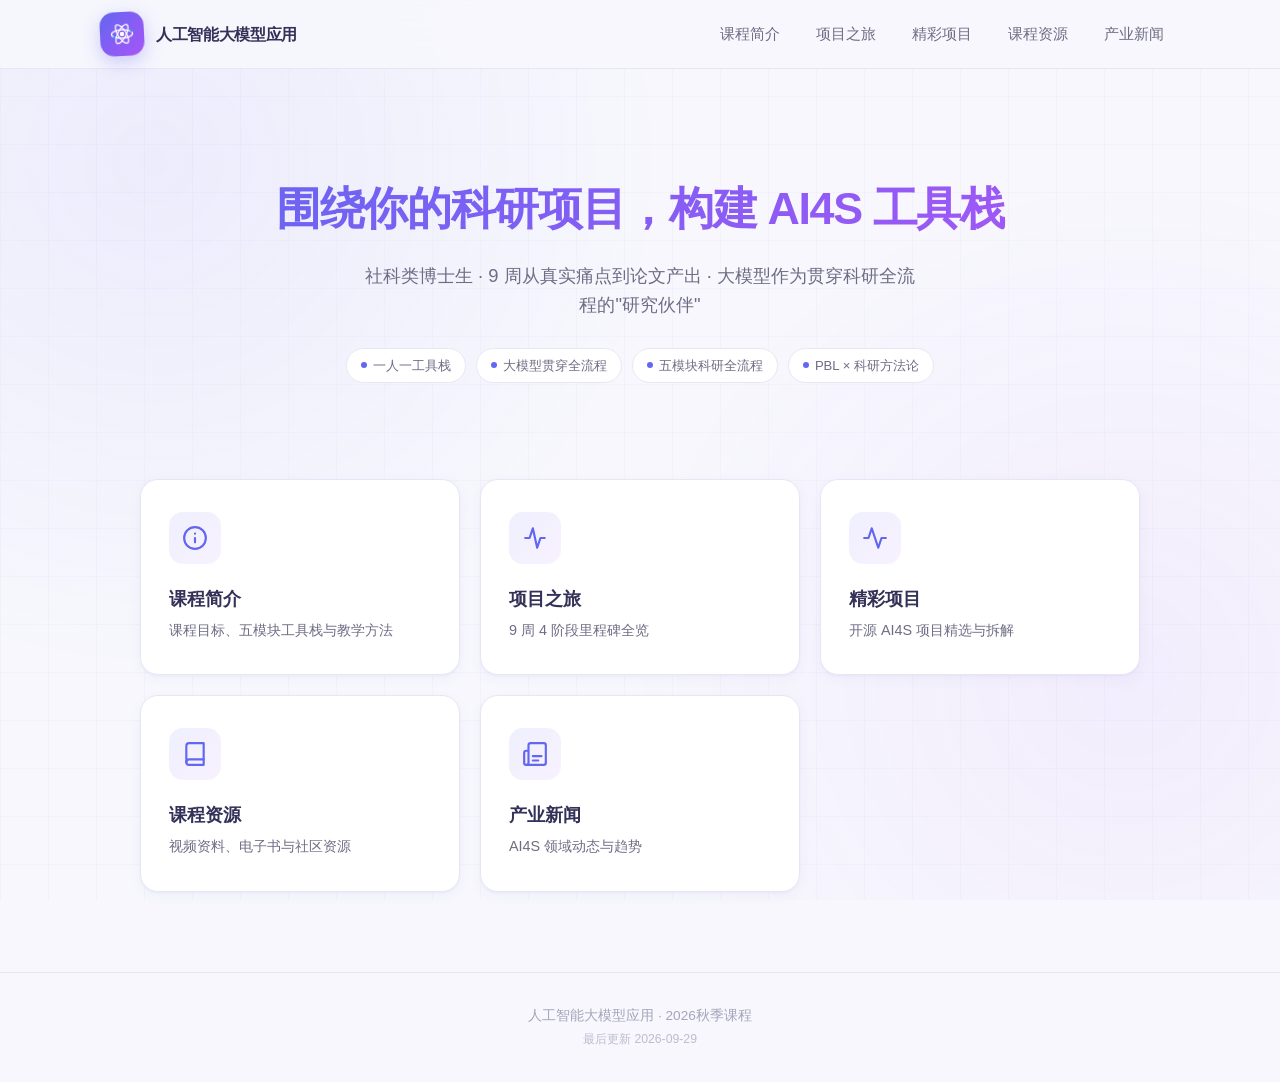
==== index.html @ ce4a7fce "Add AI4S course showcase website (5 pages, open-source AI4S projects)" ====
<!DOCTYPE html>
<html lang="zh-CN">
<head>
    <meta charset="UTF-8">
    <meta name="viewport" content="width=device-width, initial-scale=1.0">
    <title>人工智能大模型应用 — AI4S 课程展示</title>
    <meta name="description" content="社科博士生 9 周构建个人 AI4S 工具栈的 PBL 课程展示——开源 AI4S 项目精选、课程安排与科研产出公开展示入口。">
    <meta property="og:title" content="人工智能大模型应用 · 2026秋季">
    <meta property="og:description" content="社科博士生 9 周构建个人 AI4S 工具栈的 PBL 课程展示——开源 AI4S 项目精选、课程安排与科研产出公开展示入口。">
    <meta property="og:type" content="website">
    <meta property="og:url" content="https://haichaozheng.github.io/ai4s-showcase/">
    <link rel="icon" type="image/svg+xml" href="favicon.svg">
    <link rel="stylesheet" href="style.css">
</head>
<body>
    <nav>
        <div class="nav-inner">
            <a href="index.html" class="logo">
                <div class="logo-icon">
                    <svg width="26" height="26" viewBox="0 0 32 32" fill="none">
                        <circle cx="16" cy="16" r="2.8" fill="white"/>
                        <ellipse cx="16" cy="16" rx="13" ry="5" stroke="white" stroke-width="1.5"/>
                        <ellipse cx="16" cy="16" rx="13" ry="5" stroke="white" stroke-width="1.5" transform="rotate(60 16 16)"/>
                        <ellipse cx="16" cy="16" rx="13" ry="5" stroke="white" stroke-width="1.5" transform="rotate(120 16 16)"/>
                        <circle cx="27.5" cy="13" r="1.4" fill="#06b6d4"/>
                        <circle cx="6.5" cy="19.5" r="1.4" fill="#06b6d4"/>
                    </svg>
                </div>
                <span class="logo-text">人工智能大模型应用</span>
            </a>
            <input type="checkbox" id="nav-toggle" class="nav-toggle">
            <label for="nav-toggle" class="nav-toggle-label" aria-label="菜单">
                <span></span><span></span><span></span>
            </label>
            <ul class="nav-links">
                <li><a href="intro.html">课程简介</a></li>
                <li><a href="timeline.html">项目之旅</a></li>
                <li><a href="projects.html">精彩项目</a></li>
                <li><a href="resources.html">课程资源</a></li>
                <li><a href="news.html">产业新闻</a></li>
            </ul>
        </div>
    </nav>

    <main>
        <section class="hero">
            <h1>围绕你的科研项目，构建 AI4S 工具栈</h1>
            <p>社科类博士生 · 9 周从真实痛点到论文产出 · 大模型作为贯穿科研全流程的"研究伙伴"</p>
            <div class="facts">
                <span class="fact">一人一工具栈</span>
                <span class="fact">大模型贯穿全流程</span>
                <span class="fact">五模块科研全流程</span>
                <span class="fact">PBL × 科研方法论</span>
            </div>
        </section>

        <div class="nav-cards">
            <a href="intro.html" class="nav-card">
                <div class="nav-card-icon">
                    <svg viewBox="0 0 24 24"><circle cx="12" cy="12" r="10"/><path d="M12 16v-4M12 8h.01"/></svg>
                </div>
                <div class="nav-card-title">课程简介</div>
                <div class="nav-card-desc">课程目标、五模块工具栈与教学方法</div>
            </a>
            <a href="timeline.html" class="nav-card">
                <div class="nav-card-icon">
                    <svg viewBox="0 0 24 24"><path d="M3 12h4l3-9 4 18 3-9h4"/></svg>
                </div>
                <div class="nav-card-title">项目之旅</div>
                <div class="nav-card-desc">9 周 4 阶段里程碑全览</div>
            </a>
            <a href="projects.html" class="nav-card">
                <div class="nav-card-icon">
                    <svg viewBox="0 0 24 24"><path d="M22 12h-4l-3 9L9 3l-3 9H2"/></svg>
                </div>
                <div class="nav-card-title">精彩项目</div>
                <div class="nav-card-desc">开源 AI4S 项目精选与拆解</div>
            </a>
            <a href="resources.html" class="nav-card">
                <div class="nav-card-icon">
                    <svg viewBox="0 0 24 24"><path d="M4 19.5A2.5 2.5 0 0 1 6.5 17H20"/><path d="M6.5 2H20v20H6.5A2.5 2.5 0 0 1 4 19.5v-15A2.5 2.5 0 0 1 6.5 2z"/></svg>
                </div>
                <div class="nav-card-title">课程资源</div>
                <div class="nav-card-desc">视频资料、电子书与社区资源</div>
            </a>
            <a href="news.html" class="nav-card">
                <div class="nav-card-icon">
                    <svg viewBox="0 0 24 24"><path d="M4 22h16a2 2 0 0 0 2-2V4a2 2 0 0 0-2-2H8a2 2 0 0 0-2 2v16a2 2 0 0 1-2 2zm0 0a2 2 0 0 1-2-2v-9c0-1.1.9-2 2-2h2"/><path d="M18 14h-8M15 18h-5"/></svg>
                </div>
                <div class="nav-card-title">产业新闻</div>
                <div class="nav-card-desc">AI4S 领域动态与趋势</div>
            </a>
        </div>
    </main>

    <footer>
        人工智能大模型应用 · 2026秋季课程
        <span style="display:block;margin-top:4px;font-size:0.9em;opacity:0.7;">最后更新 2026-09-29</span>
    </footer>
</body>
</html>
---- style.css ----
* { margin: 0; padding: 0; box-sizing: border-box; }

:root {
    --bg: #f7f7fd;
    --bg-card: #ffffff;
    --bg-soft: #eef0fb;
    --accent: #6366f1;
    --accent-light: #818cf8;
    --accent-2: #a855f7;
    --accent-3: #06b6d4;
    --accent-soft: rgba(99, 102, 241, 0.1);
    --accent-soft-2: rgba(168, 85, 247, 0.08);
    --text: #333158;
    --text-secondary: #6e6d85;
    --text-muted: #a5a4bb;
    --border: #e7e6f4;
    --border-hover: #d2cfe9;
    --shadow: 0 1px 3px rgba(80, 70, 180, 0.05), 0 4px 14px rgba(80, 70, 180, 0.04);
    --shadow-hover: 0 8px 28px rgba(99, 102, 241, 0.14);
}

body {
    font-family: -apple-system, BlinkMacSystemFont, "PingFang SC", "Microsoft YaHei", sans-serif;
    background: var(--bg);
    color: var(--text);
    line-height: 1.6;
    overflow-x: hidden;
}

body::before {
    content: '';
    position: fixed;
    top: 0; left: 0; right: 0; bottom: 0;
    background:
        radial-gradient(circle at 12% 18%, rgba(99, 102, 241, 0.07) 0%, transparent 38%),
        radial-gradient(circle at 88% 75%, rgba(168, 85, 247, 0.06) 0%, transparent 38%);
    pointer-events: none;
    z-index: 0;
}

body::after {
    content: '';
    position: fixed;
    top: 0; left: 0; right: 0; bottom: 0;
    background:
        linear-gradient(rgba(99, 102, 241, 0.03) 1px, transparent 1px),
        linear-gradient(90deg, rgba(99, 102, 241, 0.03) 1px, transparent 1px);
    background-size: 48px 48px;
    pointer-events: none;
    z-index: 0;
}

nav {
    position: sticky;
    top: 0;
    z-index: 100;
    background: rgba(247, 247, 253, 0.85);
    backdrop-filter: blur(20px);
    -webkit-backdrop-filter: blur(20px);
    border-bottom: 1px solid var(--border);
    padding: 0 40px;
}

.nav-inner {
    max-width: 1080px;
    margin: 0 auto;
    display: flex;
    align-items: center;
    justify-content: space-between;
    height: 68px;
}

.logo {
    display: flex;
    align-items: center;
    gap: 12px;
    text-decoration: none;
    color: var(--text);
    flex-shrink: 0;
}

.logo-icon {
    width: 44px;
    height: 44px;
    background: linear-gradient(135deg, #6366f1 0%, #a855f7 100%);
    border-radius: 14px;
    display: flex;
    align-items: center;
    justify-content: center;
    box-shadow: 0 6px 18px rgba(99, 102, 241, 0.3);
    transform: rotate(-3deg);
    transition: transform 0.3s;
}

.logo:hover .logo-icon {
    transform: rotate(3deg) scale(1.05);
}

.logo-text {
    font-size: 1.02em;
    font-weight: 700;
    letter-spacing: -0.02em;
}

.nav-links {
    display: flex;
    gap: 4px;
    list-style: none;
}

.nav-links a {
    color: var(--text-secondary);
    text-decoration: none;
    font-size: 0.92em;
    font-weight: 500;
    padding: 8px 16px;
    border-radius: 8px;
    transition: all 0.2s;
}

.nav-links a:hover, .nav-links a.active {
    color: var(--accent);
    background: var(--accent-soft);
}

main {
    position: relative;
    z-index: 1;
    max-width: 1080px;
    margin: 0 auto;
    padding: 56px 40px 80px;
}

.page-title {
    font-size: 1.9em;
    font-weight: 800;
    letter-spacing: -0.03em;
    margin-bottom: 8px;
    background: linear-gradient(135deg, #6366f1 0%, #a855f7 100%);
    -webkit-background-clip: text;
    -webkit-text-fill-color: transparent;
    background-clip: text;
}

.page-subtitle {
    color: var(--text-secondary);
    margin-bottom: 36px;
    font-size: 1.02em;
}

.section {
    margin-bottom: 48px;
}

.section-header {
    display: flex;
    align-items: center;
    gap: 12px;
    margin-bottom: 24px;
}

.section-icon {
    width: 36px; height: 36px;
    background: var(--accent-soft);
    border-radius: 10px;
    display: flex;
    align-items: center;
    justify-content: center;
    flex-shrink: 0;
}

.section-icon svg {
    width: 18px; height: 18px;
    stroke: var(--accent);
    fill: none;
    stroke-width: 2;
    stroke-linecap: round;
    stroke-linejoin: round;
}

.section-title {
    font-size: 1.35em;
    font-weight: 700;
    letter-spacing: -0.02em;
    color: var(--text);
}

.card {
    background: var(--bg-card);
    border: 1px solid var(--border);
    border-radius: 16px;
    padding: 28px;
    box-shadow: var(--shadow);
    transition: all 0.25s;
}

.card:hover {
    border-color: var(--border-hover);
    box-shadow: var(--shadow-hover);
}

.card p {
    color: var(--text-secondary);
    line-height: 1.8;
}

/* Coming soon */
.coming-soon {
    text-align: center;
    padding: 72px 20px;
    background: var(--bg-card);
    border: 1.5px dashed var(--border-hover);
    border-radius: 18px;
    color: var(--text-muted);
}

.coming-soon-icon {
    width: 64px; height: 64px;
    margin: 0 auto 20px;
    background: linear-gradient(135deg, var(--accent-soft), var(--accent-soft-2));
    border-radius: 18px;
    display: flex;
    align-items: center;
    justify-content: center;
    animation: bob 3s ease-in-out infinite;
}

@keyframes bob {
    0%, 100% { transform: translateY(0); }
    50% { transform: translateY(-6px); }
}

.coming-soon-icon svg {
    width: 30px; height: 30px;
    stroke: var(--accent);
    fill: none;
    stroke-width: 2;
    stroke-linecap: round;
    stroke-linejoin: round;
}

.coming-soon-title {
    font-size: 1.15em;
    font-weight: 600;
    color: var(--text-secondary);
    margin-bottom: 6px;
}

.coming-soon-desc {
    font-size: 0.92em;
    color: var(--text-muted);
}

/* Resources */
.resources {
    display: grid;
    grid-template-columns: repeat(auto-fit, minmax(300px, 1fr));
    gap: 16px;
}

.resource-card {
    background: var(--bg-card);
    border: 1px solid var(--border);
    border-radius: 16px;
    padding: 28px;
    box-shadow: var(--shadow);
    transition: all 0.25s;
}

.resource-card:hover {
    border-color: var(--border-hover);
    transform: translateY(-3px);
    box-shadow: var(--shadow-hover);
}

.resource-icon {
    width: 48px; height: 48px;
    background: linear-gradient(135deg, var(--accent-soft), var(--accent-soft-2));
    border-radius: 14px;
    display: flex;
    align-items: center;
    justify-content: center;
    margin-bottom: 18px;
}

.resource-icon svg {
    width: 24px; height: 24px;
    stroke: var(--accent);
    fill: none;
    stroke-width: 2;
    stroke-linecap: round;
    stroke-linejoin: round;
}

.resource-title {
    font-weight: 700;
    margin-bottom: 8px;
    font-size: 1.05em;
    color: var(--text);
}

.resource-desc {
    color: var(--text-secondary);
    font-size: 0.92em;
    line-height: 1.6;
}

footer {
    position: relative;
    z-index: 1;
    text-align: center;
    padding: 32px 40px;
    border-top: 1px solid var(--border);
    color: var(--text-muted);
    font-size: 0.85em;
}

/* Home hero + nav cards */
.hero {
    text-align: center;
    margin-bottom: 64px;
    padding: 48px 0 32px;
}

.hero h1 {
    font-size: 2.8em;
    font-weight: 800;
    letter-spacing: -0.03em;
    margin-bottom: 16px;
    background: linear-gradient(135deg, #6366f1 0%, #a855f7 100%);
    -webkit-background-clip: text;
    -webkit-text-fill-color: transparent;
    background-clip: text;
}

.hero p {
    color: var(--text-secondary);
    font-size: 1.15em;
    max-width: 560px;
    margin: 0 auto;
}

.nav-cards {
    display: grid;
    grid-template-columns: repeat(auto-fit, minmax(240px, 1fr));
    gap: 20px;
}

.nav-card {
    display: block;
    text-decoration: none;
    color: inherit;
    background: var(--bg-card);
    border: 1px solid var(--border);
    border-radius: 18px;
    padding: 32px 28px;
    box-shadow: var(--shadow);
    transition: all 0.25s;
    position: relative;
    overflow: hidden;
}

.nav-card::before {
    content: '';
    position: absolute;
    top: 0; left: 0; right: 0;
    height: 4px;
    background: linear-gradient(90deg, var(--accent), var(--accent-2));
    transform: scaleX(0);
    transform-origin: left;
    transition: transform 0.3s;
}

.nav-card:hover {
    border-color: var(--border-hover);
    transform: translateY(-4px);
    box-shadow: var(--shadow-hover);
}

.nav-card:hover::before {
    transform: scaleX(1);
}

.nav-card-icon {
    width: 52px; height: 52px;
    background: linear-gradient(135deg, var(--accent-soft), var(--accent-soft-2));
    border-radius: 14px;
    display: flex;
    align-items: center;
    justify-content: center;
    margin-bottom: 20px;
}

.nav-card-icon svg {
    width: 26px; height: 26px;
    stroke: var(--accent);
    fill: none;
    stroke-width: 2;
    stroke-linecap: round;
    stroke-linejoin: round;
}

.nav-card-title {
    font-size: 1.15em;
    font-weight: 700;
    margin-bottom: 6px;
    color: var(--text);
}

.nav-card-desc {
    color: var(--text-secondary);
    font-size: 0.9em;
}

/* Facts bar (home) */
.facts {
    display: flex;
    flex-wrap: wrap;
    justify-content: center;
    gap: 10px;
    margin-top: 28px;
}
.fact {
    display: inline-flex;
    align-items: center;
    gap: 6px;
    background: var(--bg-card);
    border: 1px solid var(--border);
    color: var(--text-secondary);
    padding: 6px 14px;
    border-radius: 20px;
    font-size: 0.82em;
    font-weight: 500;
}
.fact::before {
    content: '';
    width: 6px; height: 6px;
    border-radius: 50%;
    background: var(--accent);
}

/* Note banner */
.note-banner {
    background: var(--accent-soft);
    border: 1px solid var(--border);
    border-radius: 12px;
    padding: 14px 20px;
    margin-bottom: 24px;
    color: var(--text-secondary);
    font-size: 0.9em;
    display: flex;
    align-items: center;
    gap: 10px;
}
.note-banner svg {
    width: 18px; height: 18px;
    stroke: var(--accent);
    fill: none;
    stroke-width: 2;
    flex-shrink: 0;
}

/* Timeline */
.timeline {
    position: relative;
}
.phase {
    position: relative;
    padding-left: 44px;
    margin-bottom: 24px;
}
.phase::before {
    content: '';
    position: absolute;
    left: 15px;
    top: 28px;
    bottom: -24px;
    width: 2px;
    background: var(--border);
}
.phase:last-child { margin-bottom: 0; }
.phase:last-child::before { display: none; }
.phase-dot {
    position: absolute;
    left: 0;
    top: 0;
    width: 32px;
    height: 32px;
    border-radius: 50%;
    background: linear-gradient(135deg, var(--accent), var(--accent-2));
    box-shadow: 0 0 0 5px var(--bg), 0 4px 12px rgba(99, 102, 241, 0.3);
    display: flex;
    align-items: center;
    justify-content: center;
    color: white;
    font-size: 0.72em;
    font-weight: 700;
    z-index: 1;
}
.phase-card {
    background: var(--bg-card);
    border: 1px solid var(--border);
    border-radius: 16px;
    padding: 24px 26px;
    box-shadow: var(--shadow);
    transition: all 0.25s;
}
.phase-card:hover {
    border-color: var(--border-hover);
    box-shadow: var(--shadow-hover);
}
.phase-head {
    display: flex;
    align-items: baseline;
    gap: 12px;
    flex-wrap: wrap;
    margin-bottom: 6px;
}
.phase-name {
    font-size: 1.2em;
    font-weight: 700;
    color: var(--text);
}
.phase-weeks {
    font-size: 0.78em;
    font-weight: 600;
    color: var(--accent);
    background: var(--accent-soft);
    padding: 3px 12px;
    border-radius: 20px;
}
.phase-challenge {
    color: var(--text-secondary);
    font-size: 0.9em;
    margin-bottom: 16px;
    font-style: italic;
}
.milestone-list {
    list-style: none;
    display: flex;
    flex-direction: column;
    gap: 10px;
}
.milestone {
    display: flex;
    align-items: flex-start;
    gap: 10px;
    font-size: 0.9em;
    color: var(--text-secondary);
    line-height: 1.5;
}
.milestone::before {
    content: '';
    width: 7px; height: 7px;
    margin-top: 7px;
    border-radius: 2px;
    background: var(--accent-light);
    flex-shrink: 0;
    transform: rotate(45deg);
}
.milestone b {
    color: var(--text);
    font-weight: 600;
}

/* Badges */
.badge {
    padding: 4px 12px;
    border-radius: 20px;
    font-size: 0.76em;
    font-weight: 600;
    white-space: nowrap;
    flex-shrink: 0;
}
.badge-progress { background: #fef3c7; color: #92400e; }
.badge-live { background: #d1fae5; color: #065f46; }
.badge-demo { background: var(--accent-soft); color: var(--accent); }

/* Open-source banner (projects) */
.demo-banner {
    background: linear-gradient(135deg, var(--accent-soft), var(--accent-soft-2));
    border: 1px solid var(--border);
    border-radius: 16px;
    padding: 28px;
    margin-bottom: 32px;
    display: flex;
    gap: 20px;
    align-items: center;
}
.demo-banner-icon {
    width: 52px; height: 52px;
    background: linear-gradient(135deg, var(--accent), var(--accent-2));
    border-radius: 14px;
    display: flex;
    align-items: center;
    justify-content: center;
    flex-shrink: 0;
}
.demo-banner-icon svg {
    width: 26px; height: 26px;
    stroke: white;
    fill: none;
    stroke-width: 2;
    stroke-linecap: round;
    stroke-linejoin: round;
}
.demo-banner h3 {
    font-size: 1.1em;
    margin-bottom: 4px;
    color: var(--text);
}
.demo-banner p {
    color: var(--text-secondary);
    font-size: 0.9em;
}

/* Project cards */
.project-card {
    background: var(--bg-card);
    border: 1px solid var(--border);
    border-radius: 16px;
    padding: 24px;
    margin-bottom: 16px;
    box-shadow: var(--shadow);
    transition: all 0.25s;
}
.project-card:hover {
    border-color: var(--border-hover);
    box-shadow: var(--shadow-hover);
}
.project-card-head {
    display: flex;
    justify-content: space-between;
    align-items: flex-start;
    gap: 16px;
    margin-bottom: 8px;
}
.project-card-title {
    font-size: 1.1em;
    font-weight: 700;
    color: var(--text);
}
.project-card-author {
    color: var(--text-muted);
    font-size: 0.88em;
    margin-bottom: 12px;
}
.project-card-desc {
    color: var(--text-secondary);
    font-size: 0.92em;
    margin-bottom: 14px;
    line-height: 1.7;
}
.project-tags {
    display: flex;
    flex-wrap: wrap;
    gap: 8px;
    margin-bottom: 16px;
}
.tag {
    font-size: 0.76em;
    font-weight: 600;
    padding: 4px 10px;
    border-radius: 8px;
    background: var(--accent-soft);
    color: var(--accent);
}
.tag-ai {
    background: rgba(168, 85, 247, 0.1);
    color: var(--accent-2);
}
.project-links {
    display: flex;
    gap: 10px;
    flex-wrap: wrap;
}
.project-links a {
    color: var(--accent);
    text-decoration: none;
    font-size: 0.86em;
    font-weight: 500;
    padding: 6px 14px;
    border: 1px solid var(--border);
    border-radius: 8px;
    transition: all 0.2s;
}
.project-links a:hover {
    background: var(--accent-soft);
    border-color: var(--accent-light);
}
.example-flag {
    display: inline-block;
    font-size: 0.7em;
    font-weight: 600;
    color: var(--text-muted);
    background: var(--bg-soft);
    padding: 2px 8px;
    border-radius: 6px;
    margin-left: 8px;
    vertical-align: middle;
}

/* News */
.news-list {
    display: flex;
    flex-direction: column;
    gap: 16px;
}
.news-card {
    background: var(--bg-card);
    border: 1px solid var(--border);
    border-radius: 16px;
    padding: 24px;
    box-shadow: var(--shadow);
    transition: all 0.25s;
}
.news-card:hover {
    border-color: var(--border-hover);
    box-shadow: var(--shadow-hover);
}
.news-meta {
    display: flex;
    align-items: center;
    gap: 12px;
    margin-bottom: 10px;
    flex-wrap: wrap;
}
.news-date {
    font-size: 0.78em;
    font-weight: 600;
    color: var(--accent);
    background: var(--accent-soft);
    padding: 3px 10px;
    border-radius: 20px;
}
.news-source {
    font-size: 0.8em;
    color: var(--text-muted);
}
.news-title {
    font-size: 1.08em;
    font-weight: 700;
    color: var(--text);
    margin-bottom: 8px;
    line-height: 1.4;
}
.news-summary {
    color: var(--text-secondary);
    font-size: 0.92em;
    line-height: 1.7;
    margin-bottom: 14px;
}
.news-link {
    color: var(--accent);
    text-decoration: none;
    font-size: 0.86em;
    font-weight: 500;
}
.news-link:hover { text-decoration: underline; }

/* Mobile nav toggle (pure CSS hamburger) */
.nav-toggle { display: none; }
.nav-toggle-label {
    display: none;
    flex-direction: column;
    justify-content: center;
    gap: 5px;
    cursor: pointer;
    padding: 10px 8px;
    flex-shrink: 0;
}
.nav-toggle-label span {
    display: block;
    width: 22px;
    height: 2px;
    background: var(--text);
    border-radius: 2px;
    transition: transform 0.3s, opacity 0.2s;
}

@media (max-width: 768px) {
    nav { padding: 0 12px; }
    main { padding: 40px 20px 60px; }
    .page-title { font-size: 1.5em; }
    .logo-text { font-size: 0.88em; }
    .hero h1 { font-size: 2em; }
    .demo-banner { flex-direction: column; text-align: center; }
    .nav-toggle-label { display: flex; }
    .nav-links {
        position: absolute;
        top: 68px;
        left: 0; right: 0;
        flex-direction: column;
        background: rgba(247, 247, 253, 0.98);
        border-bottom: 1px solid var(--border);
        padding: 8px 12px;
        gap: 0;
        max-height: 0;
        overflow: hidden;
        transition: max-height 0.3s ease;
    }
    .nav-toggle:checked ~ .nav-links { max-height: 400px; }
    .nav-links a { padding: 12px 16px; font-size: 0.95em; }
}
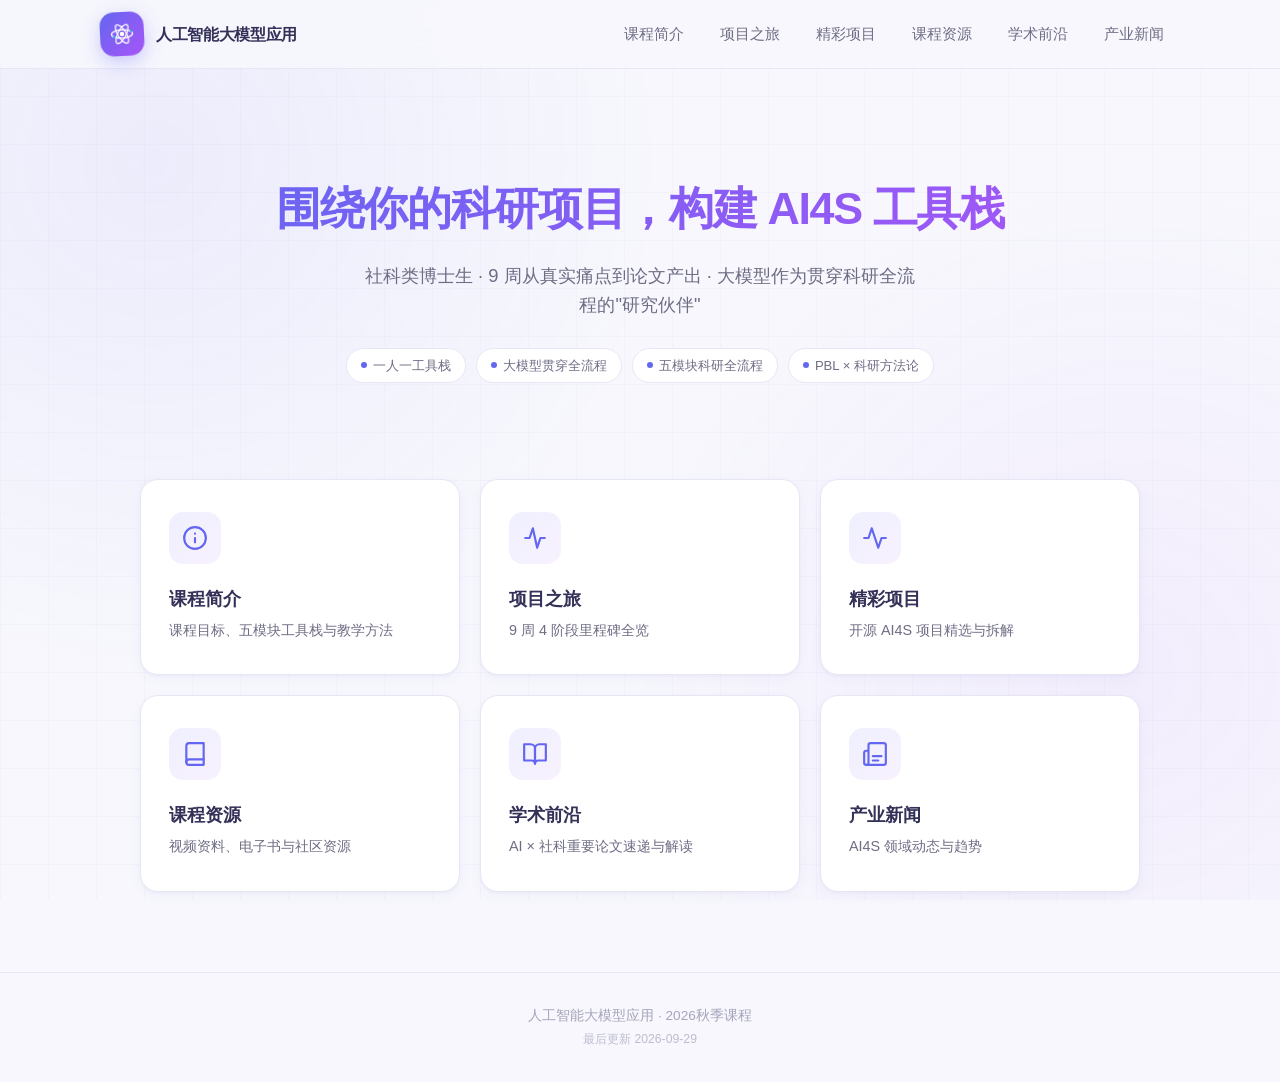
==== commit e49d9b01: "Add 学术前沿 (academic frontier) column: AI x social science paper digest" ====
--- a/index.html
+++ b/index.html
@@ -37,6 +37,7 @@
                 <li><a href="timeline.html">项目之旅</a></li>
                 <li><a href="projects.html">精彩项目</a></li>
                 <li><a href="resources.html">课程资源</a></li>
+                <li><a href="papers.html">学术前沿</a></li>
                 <li><a href="news.html">产业新闻</a></li>
             </ul>
         </div>
@@ -83,6 +84,13 @@
                 <div class="nav-card-title">课程资源</div>
                 <div class="nav-card-desc">视频资料、电子书与社区资源</div>
             </a>
+            <a href="papers.html" class="nav-card">
+                <div class="nav-card-icon">
+                    <svg viewBox="0 0 24 24"><path d="M2 3h6a4 4 0 0 1 4 4v14a3 3 0 0 0-3-3H2z"/><path d="M22 3h-6a4 4 0 0 0-4 4v14a3 3 0 0 1 3-3h7z"/></svg>
+                </div>
+                <div class="nav-card-title">学术前沿</div>
+                <div class="nav-card-desc">AI × 社科重要论文速递与解读</div>
+            </a>
             <a href="news.html" class="nav-card">
                 <div class="nav-card-icon">
                     <svg viewBox="0 0 24 24"><path d="M4 22h16a2 2 0 0 0 2-2V4a2 2 0 0 0-2-2H8a2 2 0 0 0-2 2v16a2 2 0 0 1-2 2zm0 0a2 2 0 0 1-2-2v-9c0-1.1.9-2 2-2h2"/><path d="M18 14h-8M15 18h-5"/></svg>
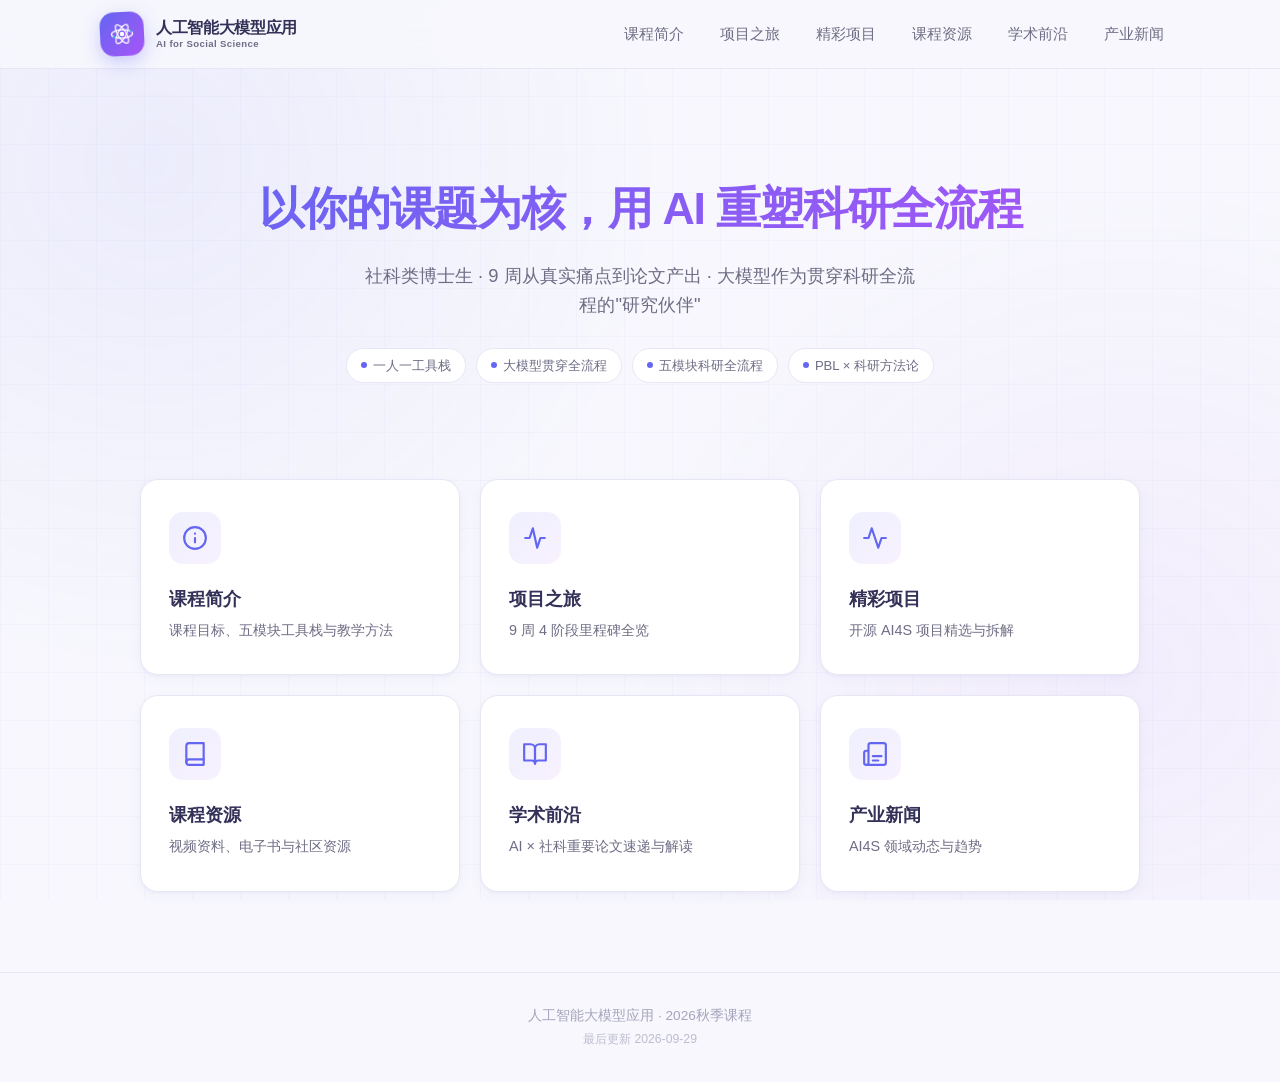
==== commit 68ce5254: "Update navbar logo to two-line layout with English subtitle, revise hero headline" ====
--- a/index.html
+++ b/index.html
@@ -10,7 +10,7 @@
     <meta property="og:type" content="website">
     <meta property="og:url" content="https://haichaozheng.github.io/ai4s-showcase/">
     <link rel="icon" type="image/svg+xml" href="favicon.svg">
-    <link rel="stylesheet" href="style.css">
+    <link rel="stylesheet" href="style.css?v=2">
 </head>
 <body>
     <nav>
@@ -26,7 +26,7 @@
                         <circle cx="6.5" cy="19.5" r="1.4" fill="#06b6d4"/>
                     </svg>
                 </div>
-                <span class="logo-text">人工智能大模型应用</span>
+                <span class="logo-text"><span class="logo-title">人工智能大模型应用</span><span class="logo-subtitle">AI for Social Science</span></span>
             </a>
             <input type="checkbox" id="nav-toggle" class="nav-toggle">
             <label for="nav-toggle" class="nav-toggle-label" aria-label="菜单">
@@ -45,7 +45,7 @@
 
     <main>
         <section class="hero">
-            <h1>围绕你的科研项目，构建 AI4S 工具栈</h1>
+            <h1>以你的课题为核，用 AI 重塑科研全流程</h1>
             <p>社科类博士生 · 9 周从真实痛点到论文产出 · 大模型作为贯穿科研全流程的"研究伙伴"</p>
             <div class="facts">
                 <span class="fact">一人一工具栈</span>
--- a/style.css
+++ b/style.css
@@ -97,9 +97,23 @@
 }
 
 .logo-text {
+    display: flex;
+    flex-direction: column;
+    justify-content: center;
+    line-height: 1.2;
+}
+
+.logo-title {
     font-size: 1.02em;
     font-weight: 700;
     letter-spacing: -0.02em;
+}
+
+.logo-subtitle {
+    font-size: 0.6em;
+    font-weight: 600;
+    color: var(--text-secondary);
+    letter-spacing: 0.04em;
 }
 
 .nav-links {
@@ -783,6 +797,7 @@
     main { padding: 40px 20px 60px; }
     .page-title { font-size: 1.5em; }
     .logo-text { font-size: 0.88em; }
+    .logo-subtitle { font-size: 0.68em; }
     .hero h1 { font-size: 2em; }
     .demo-banner { flex-direction: column; text-align: center; }
     .nav-toggle-label { display: flex; }
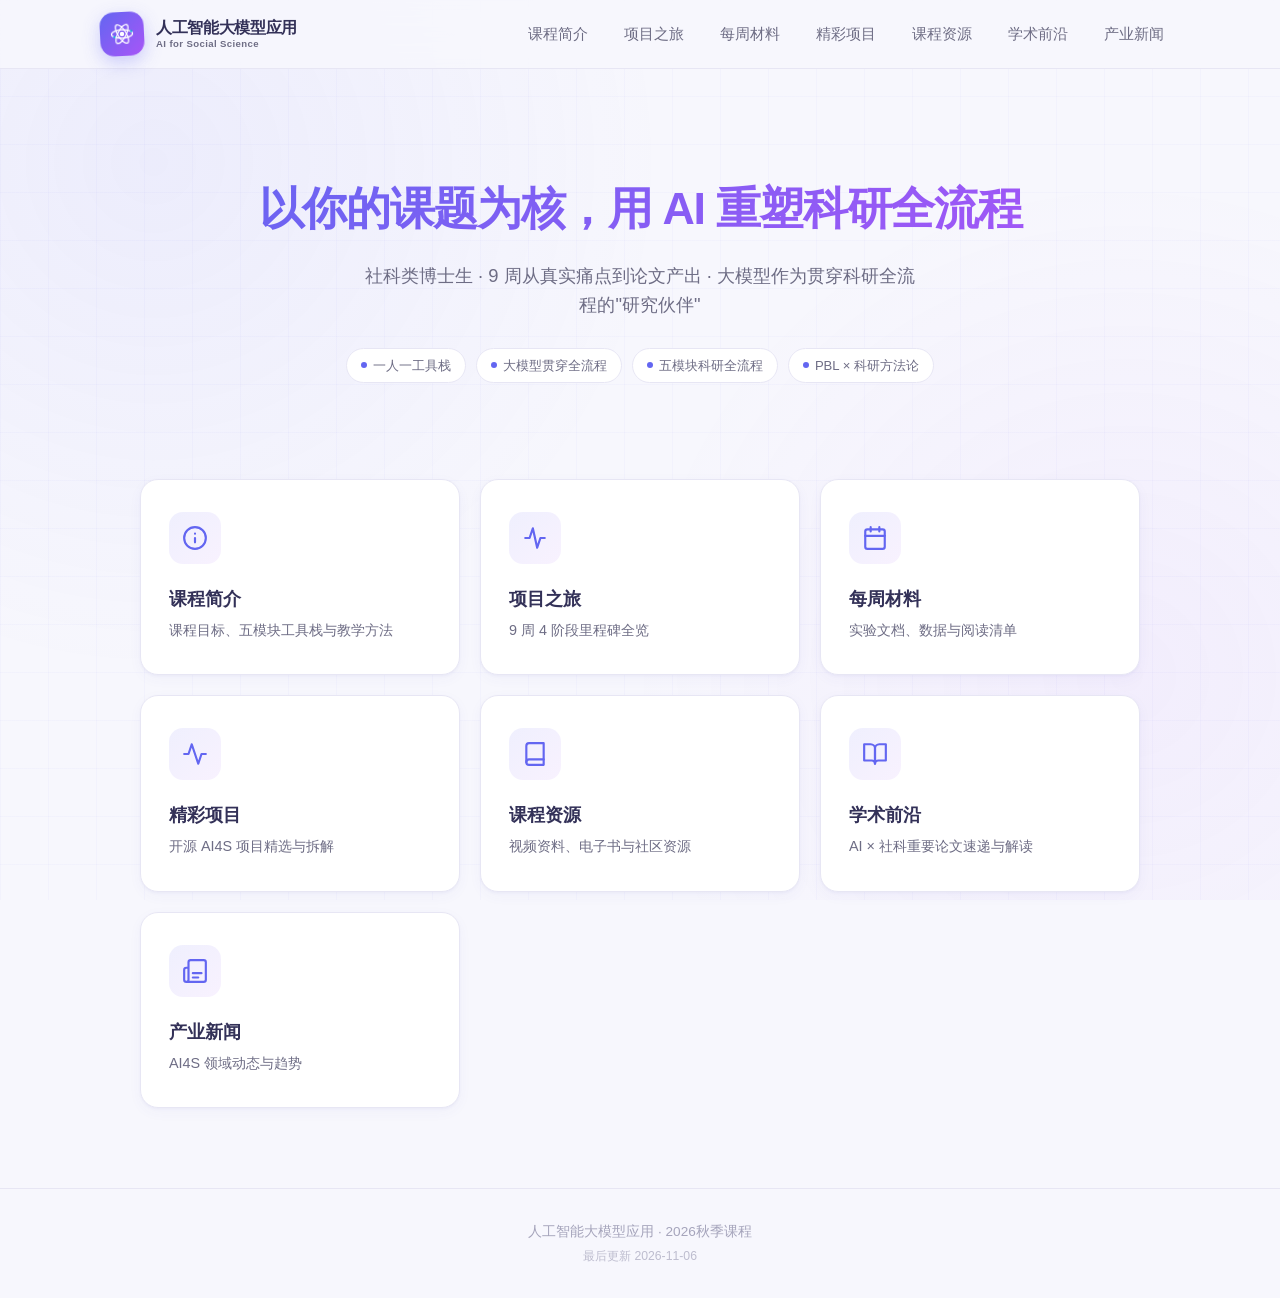
==== commit a8a9efe7: "Add weekly materials page and sync site content with teaching plan - New weekly.html: 9-week lab doc" ====
--- a/index.html
+++ b/index.html
@@ -10,7 +10,7 @@
     <meta property="og:type" content="website">
     <meta property="og:url" content="https://haichaozheng.github.io/ai4s-showcase/">
     <link rel="icon" type="image/svg+xml" href="favicon.svg">
-    <link rel="stylesheet" href="style.css?v=2">
+    <link rel="stylesheet" href="style.css?v=3">
 </head>
 <body>
     <nav>
@@ -35,6 +35,7 @@
             <ul class="nav-links">
                 <li><a href="intro.html">课程简介</a></li>
                 <li><a href="timeline.html">项目之旅</a></li>
+                <li><a href="weekly.html">每周材料</a></li>
                 <li><a href="projects.html">精彩项目</a></li>
                 <li><a href="resources.html">课程资源</a></li>
                 <li><a href="papers.html">学术前沿</a></li>
@@ -70,6 +71,13 @@
                 <div class="nav-card-title">项目之旅</div>
                 <div class="nav-card-desc">9 周 4 阶段里程碑全览</div>
             </a>
+            <a href="weekly.html" class="nav-card">
+                <div class="nav-card-icon">
+                    <svg viewBox="0 0 24 24"><rect x="3" y="4" width="18" height="18" rx="2"/><path d="M16 2v4M8 2v4M3 10h18"/></svg>
+                </div>
+                <div class="nav-card-title">每周材料</div>
+                <div class="nav-card-desc">实验文档、数据与阅读清单</div>
+            </a>
             <a href="projects.html" class="nav-card">
                 <div class="nav-card-icon">
                     <svg viewBox="0 0 24 24"><path d="M22 12h-4l-3 9L9 3l-3 9H2"/></svg>
@@ -103,7 +111,7 @@
 
     <footer>
         人工智能大模型应用 · 2026秋季课程
-        <span style="display:block;margin-top:4px;font-size:0.9em;opacity:0.7;">最后更新 2026-09-29</span>
+        <span style="display:block;margin-top:4px;font-size:0.9em;opacity:0.7;">最后更新 2026-11-06</span>
     </footer>
 </body>
 </html>
--- a/style.css
+++ b/style.css
@@ -771,6 +771,150 @@
     font-weight: 500;
 }
 .news-link:hover { text-decoration: underline; }
+
+/* Weekly materials */
+.week-card {
+    background: var(--bg-card);
+    border: 1px solid var(--border);
+    border-radius: 16px;
+    padding: 24px 26px;
+    margin-bottom: 16px;
+    box-shadow: var(--shadow);
+    transition: all 0.25s;
+    scroll-margin-top: 90px;
+}
+.week-card:hover { border-color: var(--border-hover); box-shadow: var(--shadow-hover); }
+.week-card:target { border-color: var(--accent-light); box-shadow: var(--shadow-hover); }
+.week-head {
+    display: flex;
+    align-items: center;
+    gap: 14px;
+    flex-wrap: wrap;
+}
+.week-num {
+    font-size: 0.82em;
+    font-weight: 700;
+    color: white;
+    background: linear-gradient(135deg, var(--accent), var(--accent-2));
+    padding: 6px 12px;
+    border-radius: 10px;
+    flex-shrink: 0;
+}
+.week-info { flex: 1; min-width: 200px; }
+.week-title { font-weight: 700; color: var(--text); }
+.week-deliverable { font-size: 0.82em; color: var(--text-muted); margin-top: 2px; }
+.week-body {
+    margin-top: 18px;
+    display: flex;
+    flex-direction: column;
+    gap: 18px;
+}
+.material-group-title {
+    font-size: 0.8em;
+    font-weight: 700;
+    color: var(--text-secondary);
+    letter-spacing: 0.06em;
+    margin-bottom: 8px;
+    display: flex;
+    align-items: center;
+    gap: 8px;
+}
+.material-group-title::before {
+    content: '';
+    width: 14px;
+    height: 3px;
+    border-radius: 2px;
+    background: linear-gradient(90deg, var(--accent), var(--accent-2));
+}
+.material-list {
+    display: flex;
+    flex-direction: column;
+    gap: 8px;
+}
+.material-item {
+    display: flex;
+    align-items: center;
+    gap: 12px;
+    border: 1px solid var(--border);
+    border-radius: 12px;
+    padding: 10px 14px;
+    background: var(--bg);
+    transition: all 0.2s;
+}
+.material-item.has-link:hover {
+    border-color: var(--border-hover);
+    background: var(--bg-card);
+    box-shadow: var(--shadow);
+}
+.material-item.is-pending {
+    opacity: 0.72;
+    background: transparent;
+    border-style: dashed;
+}
+.material-icon {
+    width: 34px;
+    height: 34px;
+    border-radius: 10px;
+    flex-shrink: 0;
+    background: linear-gradient(135deg, var(--accent-soft), var(--accent-soft-2));
+    display: flex;
+    align-items: center;
+    justify-content: center;
+}
+.material-icon svg {
+    width: 16px;
+    height: 16px;
+    stroke: var(--accent);
+    fill: none;
+    stroke-width: 2;
+    stroke-linecap: round;
+    stroke-linejoin: round;
+}
+.material-info { flex: 1; min-width: 0; }
+.material-name {
+    font-size: 0.92em;
+    font-weight: 600;
+    color: var(--text);
+    line-height: 1.4;
+}
+a.material-name { color: var(--accent); text-decoration: none; }
+a.material-name:hover { text-decoration: underline; }
+.material-meta {
+    font-size: 0.78em;
+    color: var(--text-muted);
+    margin-top: 1px;
+}
+.material-link {
+    color: var(--accent);
+    text-decoration: none;
+    font-size: 0.82em;
+    font-weight: 600;
+    padding: 5px 12px;
+    border: 1px solid var(--border);
+    border-radius: 8px;
+    flex-shrink: 0;
+    transition: all 0.2s;
+    white-space: nowrap;
+}
+.material-link:hover { background: var(--accent-soft); border-color: var(--accent-light); }
+.material-status {
+    font-size: 0.76em;
+    font-weight: 600;
+    color: var(--text-muted);
+    background: var(--bg-soft);
+    padding: 4px 10px;
+    border-radius: 20px;
+    flex-shrink: 0;
+    white-space: nowrap;
+}
+.week-link {
+    color: var(--accent);
+    text-decoration: none;
+    font-weight: 500;
+    white-space: nowrap;
+    margin-left: 4px;
+}
+.week-link:hover { text-decoration: underline; }
 
 /* Mobile nav toggle (pure CSS hamburger) */
 .nav-toggle { display: none; }
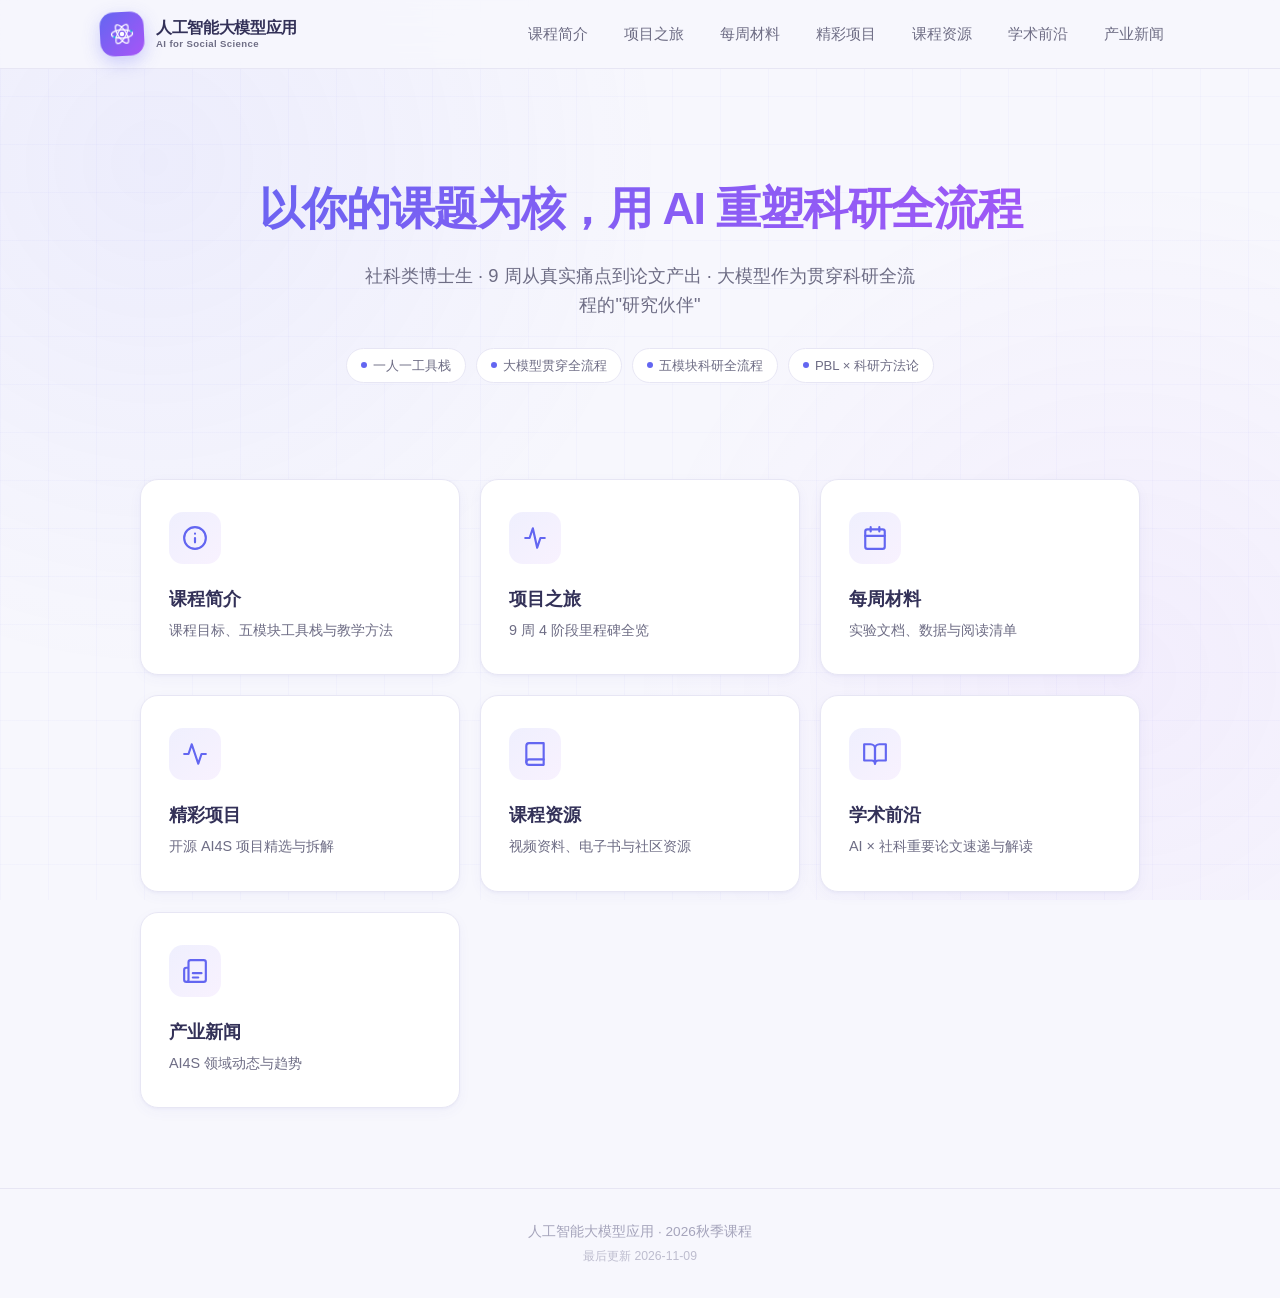
==== commit 6a99d44d: "W8 moves to Phase 3; W1 lecture notes page + materials; collapsible week cards; W1 links & reading u" ====
--- a/index.html
+++ b/index.html
@@ -10,7 +10,7 @@
     <meta property="og:type" content="website">
     <meta property="og:url" content="https://haichaozheng.github.io/ai4s-showcase/">
     <link rel="icon" type="image/svg+xml" href="favicon.svg">
-    <link rel="stylesheet" href="style.css?v=3">
+    <link rel="stylesheet" href="style.css?v=4">
 </head>
 <body>
     <nav>
@@ -111,7 +111,7 @@
 
     <footer>
         人工智能大模型应用 · 2026秋季课程
-        <span style="display:block;margin-top:4px;font-size:0.9em;opacity:0.7;">最后更新 2026-11-06</span>
+        <span style="display:block;margin-top:4px;font-size:0.9em;opacity:0.7;">最后更新 2026-11-09</span>
     </footer>
 </body>
 </html>
--- a/style.css
+++ b/style.css
@@ -961,3 +961,194 @@
     .nav-toggle:checked ~ .nav-links { max-height: 400px; }
     .nav-links a { padding: 12px 16px; font-size: 0.95em; }
 }
+
+/* ============ Lecture notes pages (notes/*.html) ============ */
+.notes-head {
+    display: flex;
+    align-items: center;
+    gap: 14px;
+    flex-wrap: wrap;
+    margin-bottom: 10px;
+}
+.notes-week-badge {
+    font-size: 1.1em;
+    font-weight: 800;
+    color: #fff;
+    background: linear-gradient(135deg, var(--accent), var(--accent-2));
+    padding: 8px 16px;
+    border-radius: 12px;
+    letter-spacing: 0.02em;
+    flex-shrink: 0;
+}
+.notes-title {
+    font-size: 1.6em;
+    font-weight: 800;
+    letter-spacing: -0.02em;
+    background: linear-gradient(135deg, #6366f1 0%, #a855f7 100%);
+    -webkit-background-clip: text;
+    -webkit-text-fill-color: transparent;
+    background-clip: text;
+}
+.notes-subtitle {
+    color: var(--text-secondary);
+    margin-bottom: 24px;
+    font-size: 0.98em;
+}
+.notes-toolbar {
+    position: sticky;
+    top: 72px;
+    z-index: 50;
+    display: flex;
+    align-items: center;
+    gap: 10px;
+    flex-wrap: wrap;
+    background: rgba(255, 255, 255, 0.88);
+    backdrop-filter: blur(16px);
+    -webkit-backdrop-filter: blur(16px);
+    border: 1px solid var(--border);
+    border-radius: 12px;
+    padding: 10px 14px;
+    margin-bottom: 24px;
+    box-shadow: var(--shadow);
+}
+.notes-btn {
+    font-family: inherit;
+    font-size: 0.84em;
+    font-weight: 600;
+    color: var(--accent);
+    background: var(--bg);
+    border: 1px solid var(--border);
+    border-radius: 8px;
+    padding: 6px 14px;
+    cursor: pointer;
+    transition: all 0.2s;
+    white-space: nowrap;
+}
+.notes-btn:hover { background: var(--accent-soft); border-color: var(--accent-light); }
+.notes-btn.primary {
+    color: #fff;
+    background: linear-gradient(135deg, var(--accent), var(--accent-2));
+    border-color: transparent;
+}
+.notes-btn.primary:hover { opacity: 0.88; }
+.notes-pager { display: flex; align-items: center; gap: 8px; margin-left: auto; }
+.notes-page-indicator {
+    font-size: 0.84em;
+    font-weight: 700;
+    color: var(--text-secondary);
+    font-variant-numeric: tabular-nums;
+    min-width: 58px;
+    text-align: center;
+}
+.slide {
+    background: var(--bg-card);
+    border: 1px solid var(--border);
+    border-radius: 16px;
+    padding: 26px 30px;
+    margin-bottom: 18px;
+    box-shadow: var(--shadow);
+}
+.notes-main.slide-mode .slide { display: none; margin-bottom: 0; }
+.notes-main.slide-mode .slide.current { display: block; animation: slide-in 0.25s ease; }
+@keyframes slide-in {
+    from { opacity: 0; transform: translateY(10px); }
+    to { opacity: 1; transform: none; }
+}
+.slide-kicker {
+    font-size: 0.76em;
+    font-weight: 700;
+    letter-spacing: 0.1em;
+    color: var(--accent);
+    margin-bottom: 6px;
+}
+.slide h2 {
+    font-size: 1.28em;
+    font-weight: 800;
+    letter-spacing: -0.01em;
+    margin-bottom: 14px;
+    padding-bottom: 10px;
+    border-bottom: 1px solid var(--border);
+}
+.slide p { margin: 10px 0; color: var(--text); }
+.slide ul, .slide ol { padding-left: 1.4em; margin: 10px 0; display: flex; flex-direction: column; gap: 7px; }
+.slide li::marker { color: var(--accent); font-weight: 700; }
+.slide code {
+    background: var(--bg-soft);
+    border: 1px solid var(--border);
+    border-radius: 6px;
+    padding: 1px 6px;
+    font-size: 0.88em;
+    color: var(--accent);
+}
+.slide pre {
+    background: #221f3a;
+    color: #e6e4f7;
+    padding: 14px 18px;
+    border-radius: 10px;
+    overflow-x: auto;
+    font-size: 0.85em;
+    line-height: 1.55;
+    margin: 12px 0;
+}
+.slide pre code { background: transparent; border: none; padding: 0; color: inherit; }
+.slide .callout {
+    background: var(--accent-soft);
+    border-left: 3px solid var(--accent);
+    border-radius: 8px;
+    padding: 10px 16px;
+    font-size: 0.9em;
+    color: var(--text-secondary);
+    margin-top: 16px;
+}
+.slide .callout strong { color: var(--accent); }
+.notes-foot-nav {
+    display: flex;
+    justify-content: space-between;
+    align-items: center;
+    gap: 12px;
+    flex-wrap: wrap;
+    margin-top: 30px;
+    padding-top: 18px;
+    border-top: 1px solid var(--border);
+}
+.notes-foot-nav a {
+    color: var(--accent);
+    text-decoration: none;
+    font-weight: 600;
+    font-size: 0.9em;
+}
+.notes-foot-nav a:hover { text-decoration: underline; }
+@media (max-width: 640px) {
+    .slide { padding: 20px 18px; }
+    .notes-toolbar { top: 64px; padding: 8px 10px; }
+    .notes-pager { margin-left: 0; }
+}
+
+/* ============ Collapsible week cards (weekly.html) ============ */
+.week-card .week-head { cursor: pointer; user-select: none; }
+.week-card .week-body { display: none; }
+.week-card.is-open .week-body { display: flex; }
+.week-card.is-open { border-color: var(--accent-light); }
+.week-toggle {
+    flex-shrink: 0;
+    width: 30px;
+    height: 30px;
+    display: flex;
+    align-items: center;
+    justify-content: center;
+    border-radius: 8px;
+    color: var(--text-muted);
+    transition: transform 0.2s, background 0.2s, color 0.2s;
+}
+.week-toggle svg { width: 18px; height: 18px; fill: none; stroke: currentColor; stroke-width: 2.2; stroke-linecap: round; stroke-linejoin: round; }
+.week-head:hover .week-toggle { background: var(--bg-soft); color: var(--accent); }
+.week-card.is-open .week-toggle { transform: rotate(90deg); color: var(--accent); }
+/* ============ Slide inline links (notes pages) ============ */
+.slide a {
+    color: var(--accent);
+    text-decoration: underline;
+    text-decoration-color: rgba(99, 102, 241, 0.35);
+    text-underline-offset: 3px;
+    font-weight: 600;
+}
+.slide a:hover { text-decoration-color: var(--accent); }
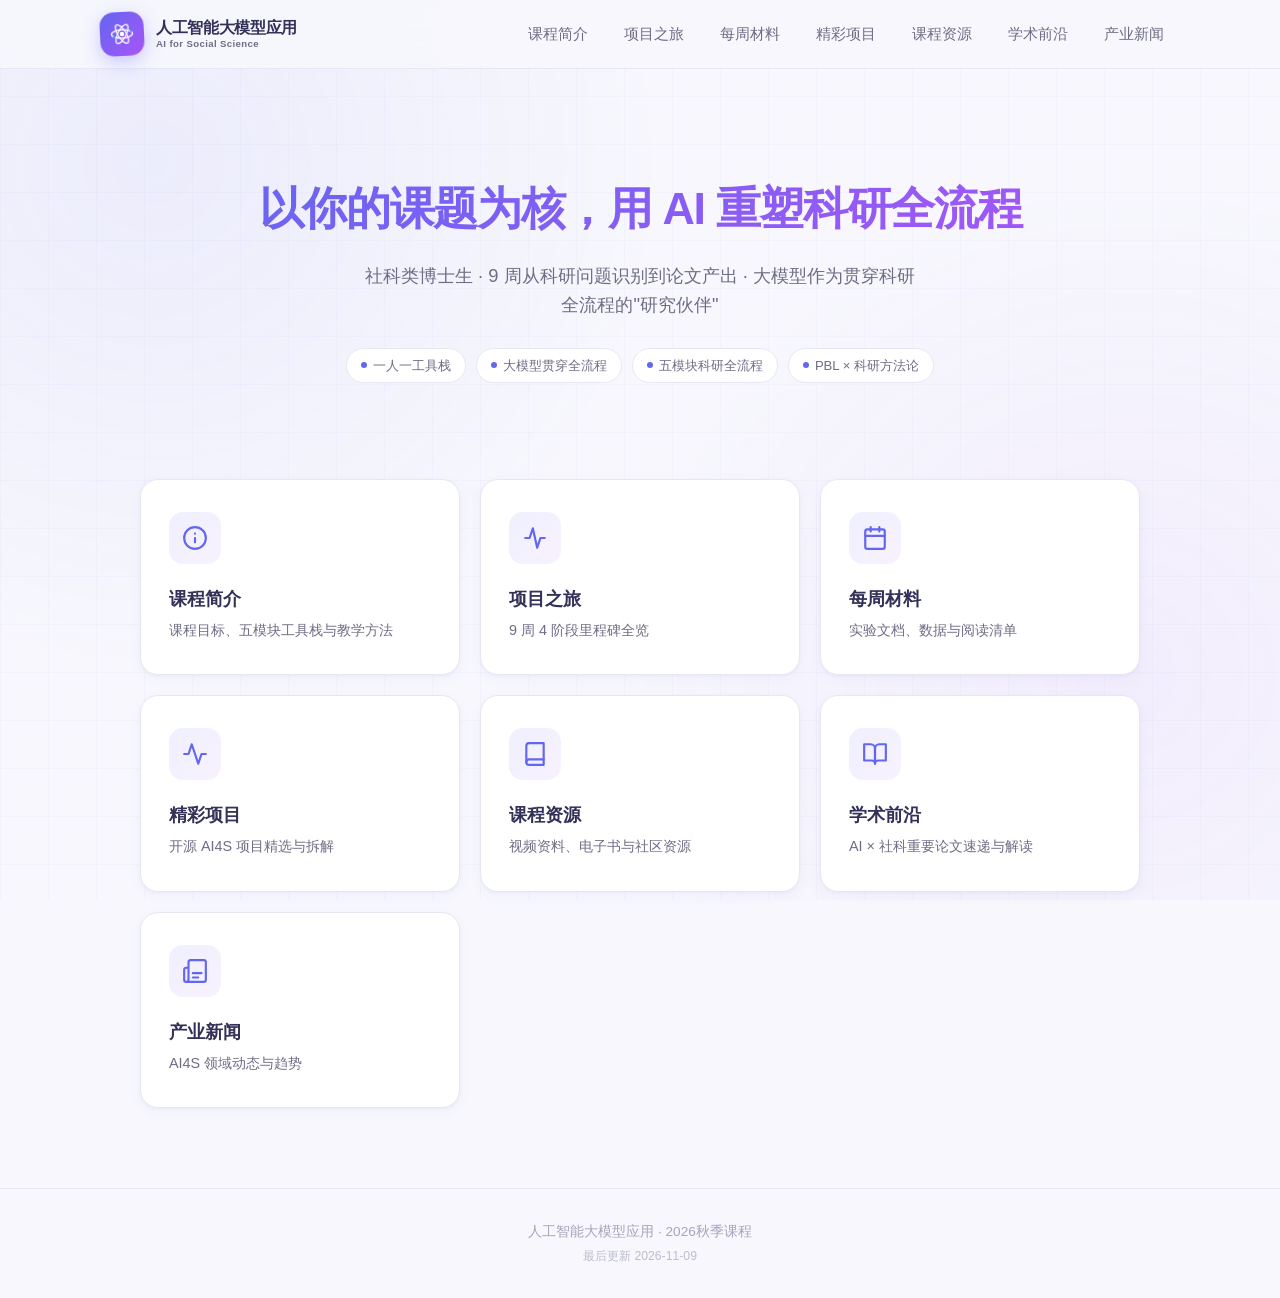
==== commit 37602b76: "Index: reword hero subtitle to research problem identification" ====
--- a/index.html
+++ b/index.html
@@ -47,7 +47,7 @@
     <main>
         <section class="hero">
             <h1>以你的课题为核，用 AI 重塑科研全流程</h1>
-            <p>社科类博士生 · 9 周从真实痛点到论文产出 · 大模型作为贯穿科研全流程的"研究伙伴"</p>
+            <p>社科类博士生 · 9 周从科研问题识别到论文产出 · 大模型作为贯穿科研全流程的"研究伙伴"</p>
             <div class="facts">
                 <span class="fact">一人一工具栈</span>
                 <span class="fact">大模型贯穿全流程</span>
